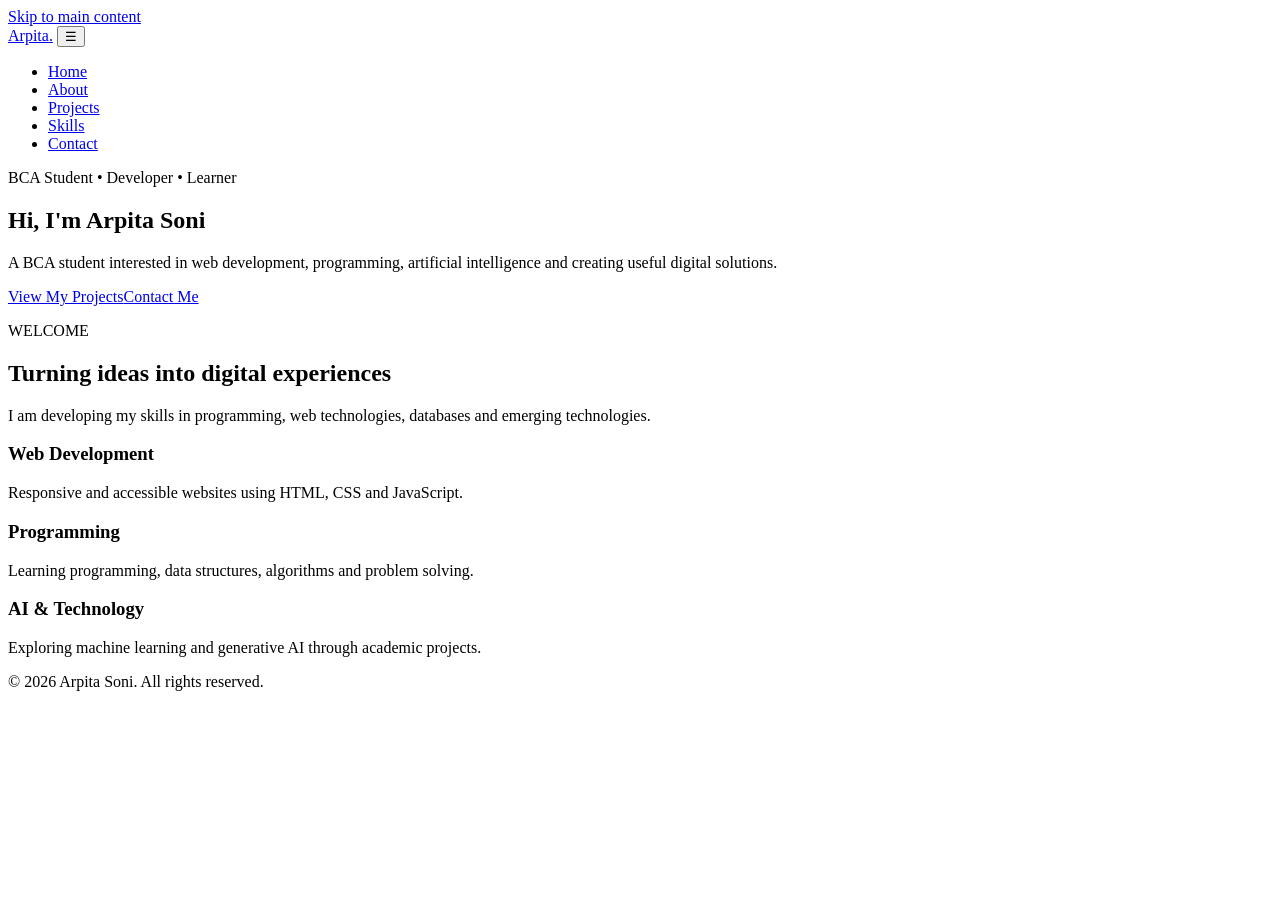
==== index.html @ c3ed668e "Add files via upload" ====
<!DOCTYPE html>
<html lang="en">
<head>
<meta charset="UTF-8">
<meta name="viewport" content="width=device-width, initial-scale=1.0">
<meta name="description" content="Arpita Soni - BCA student personal portfolio">
<title>Arpita Soni | Portfolio</title>
<link rel="stylesheet" href="css/style.css">
</head>
<body>
<a class="skip-link" href="#main">Skip to main content</a>
<header><nav class="navbar" aria-label="Primary navigation">
<a class="logo" href="index.html">Arpita<span>.</span></a>
<button class="menu-toggle" type="button" aria-expanded="false" aria-controls="nav-menu" aria-label="Open menu">☰</button>
<ul id="nav-menu">
<li><a href="index.html" aria-current="page">Home</a></li>
<li><a href="about.html">About</a></li>
<li><a href="projects.html">Projects</a></li>
<li><a href="skills.html">Skills</a></li>
<li><a href="contact.html">Contact</a></li>
</ul></nav></header>
<main id="main">
<section class="hero"><div class="hero-content">
<p class="eyebrow">BCA Student • Developer • Learner</p>
<h1>Hi, I'm <span>Arpita Soni</span></h1>
<p>A BCA student interested in web development, programming, artificial intelligence and creating useful digital solutions.</p>
<div class="buttons"><a class="btn primary" href="projects.html">View My Projects</a><a class="btn secondary" href="contact.html">Contact Me</a></div>
</div></section>
<section class="section"><div class="container">
<p class="label">WELCOME</p><h2>Turning ideas into digital experiences</h2>
<p>I am developing my skills in programming, web technologies, databases and emerging technologies.</p>
<div class="cards">
<article class="card"><h3>Web Development</h3><p>Responsive and accessible websites using HTML, CSS and JavaScript.</p></article>
<article class="card"><h3>Programming</h3><p>Learning programming, data structures, algorithms and problem solving.</p></article>
<article class="card"><h3>AI & Technology</h3><p>Exploring machine learning and generative AI through academic projects.</p></article>
</div></div></section>
</main>
<footer><p>&copy; 2026 Arpita Soni. All rights reserved.</p></footer>
<script src="js/script.js"></script>
</body></html>
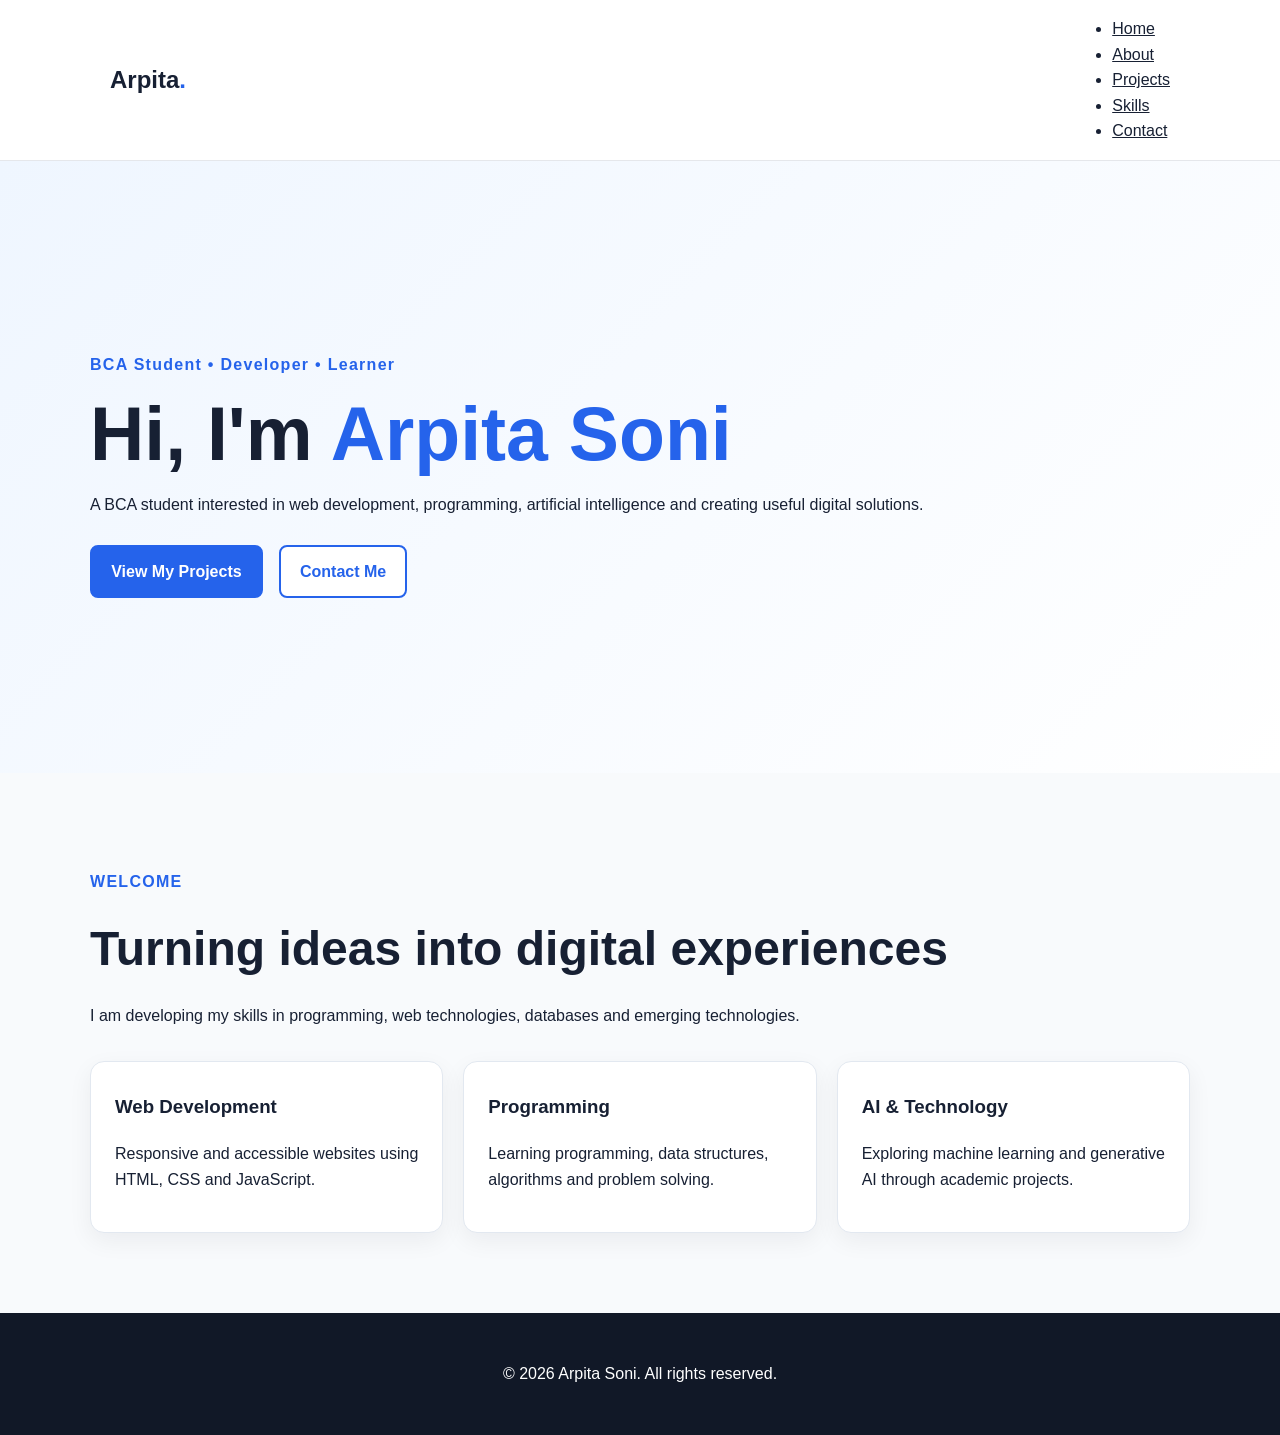
==== commit 73867bb9: "Update stylesheet and script file paths in HTML" ====
--- a/index.html
+++ b/index.html
@@ -5,7 +5,7 @@
 <meta name="viewport" content="width=device-width, initial-scale=1.0">
 <meta name="description" content="Arpita Soni - BCA student personal portfolio">
 <title>Arpita Soni | Portfolio</title>
-<link rel="stylesheet" href="css/style.css">
+<link rel="stylesheet" href="style.css">
 </head>
 <body>
 <a class="skip-link" href="#main">Skip to main content</a>
@@ -36,5 +36,5 @@
 </div></div></section>
 </main>
 <footer><p>&copy; 2026 Arpita Soni. All rights reserved.</p></footer>
-<script src="js/script.js"></script>
-</body></html>+<script src="script.js"></script>
+</body></html>
--- a/style.css
+++ b/style.css
@@ -0,0 +1 @@
+*{box-sizing:border-box}html{scroll-behavior:smooth}body{margin:0;font-family:Arial,Helvetica,sans-serif;line-height:1.6;color:#172033;background:#f8fafc}a{color:inherit}.skip-link{position:absolute;left:-9999px;top:auto}.skip-link:focus{left:1rem;top:1rem;background:#111827;color:#fff;padding:.75rem 1rem;z-index:1000}.site-header,header{background:#fff;border-bottom:1px solid #e5e7eb;position:sticky;top:0;z-index:100}.navbar{max-width:1100px;margin:auto;min-height:70px;padding:0 1.25rem;display:flex;align-items:center;justify-content:space-between}.logo{font-size:1.5rem;font-weight:800;text-decoration:none}.logo span,.hero h1 span{color:#2563eb}.nav-menu{list-style:none;display:flex;gap:1.4rem;margin:0;padding:0}.nav-menu a{text-decoration:none;font-weight:600;padding:.5rem;border-radius:6px}.nav-menu a:hover,.nav-menu a:focus-visible,.nav-menu a[aria-current=page]{color:#2563eb;background:#eff6ff}.menu-toggle{display:none;border:0;background:none;font-size:1.6rem;cursor:pointer}.hero{min-height:68vh;display:flex;align-items:center;background:linear-gradient(135deg,#eff6ff,#fff);padding:5rem 1.25rem}.hero-content,.container{max-width:1100px;width:100%;margin:auto}.hero-content{padding:2rem 0}.eyebrow,.label{color:#2563eb;font-weight:800;letter-spacing:.08em}.hero h1{font-size:clamp(2.4rem,6vw,4.7rem);line-height:1.1;margin:.5rem 0 1rem}.hero-description{max-width:680px;font-size:1.15rem;color:#475569}.buttons{display:flex;gap:1rem;flex-wrap:wrap;margin-top:1.7rem}.btn{display:inline-block;border:2px solid #2563eb;border-radius:8px;padding:.75rem 1.2rem;font-weight:700;text-decoration:none;cursor:pointer}.primary{background:#2563eb;color:#fff}.secondary{color:#2563eb;background:#fff}.section{padding:5rem 1.25rem}.section h2,.page-header h1{font-size:clamp(2rem,4vw,3rem);margin:.25rem 0 1rem}.section-intro{max-width:700px}.cards{display:grid;grid-template-columns:repeat(3,1fr);gap:1.25rem;margin-top:2rem}.card,.skill-group,.info-box{background:#fff;border:1px solid #e2e8f0;border-radius:14px;padding:1.5rem;box-shadow:0 8px 25px rgba(15,23,42,.06)}.card h3,.card h2{margin-top:.4rem}.page-header{padding:5rem 1.25rem;background:#eff6ff}.two-column,.contact-layout{display:grid;grid-template-columns:1.2fr .8fr;gap:2rem}.skills-grid{display:grid;grid-template-columns:repeat(2,1fr);gap:1.25rem}.skill-group ul{display:flex;flex-wrap:wrap;gap:.6rem;list-style:none;padding:0}.skill-group li,.tag{background:#eff6ff;color:#1d4ed8;border-radius:999px;padding:.4rem .75rem;font-weight:700}.tag{display:inline-block;font-size:.8rem}.contact-form{background:#fff;border:1px solid #e2e8f0;border-radius:14px;padding:1.5rem}.contact-form div{margin-bottom:1rem}.contact-form label{display:block;font-weight:700;margin-bottom:.35rem}.contact-form input,.contact-form textarea{width:100%;padding:.8rem;border:2px solid #cbd5e1;border-radius:7px;font:inherit}.contact-form input:focus,.contact-form textarea:focus{outline:3px solid #bfdbfe;border-color:#2563eb}.form-status{font-weight:700}.site-footer,footer{padding:2rem 1.25rem;text-align:center;background:#111827;color:#fff}@media(max-width:700px){.menu-toggle{display:block}.nav-menu{display:none;position:absolute;left:0;right:0;top:70px;background:#fff;border-bottom:1px solid #ddd;padding:1rem;flex-direction:column}.nav-menu.open{display:flex}.cards,.two-column,.contact-layout,.skills-grid{grid-template-columns:1fr}.hero{min-height:60vh;padding:3rem 1.25rem}.section{padding:3.5rem 1.25rem}}:focus-visible{outline:3px solid #f59e0b;outline-offset:3px}@media(prefers-reduced-motion:reduce){html{scroll-behavior:auto}}
